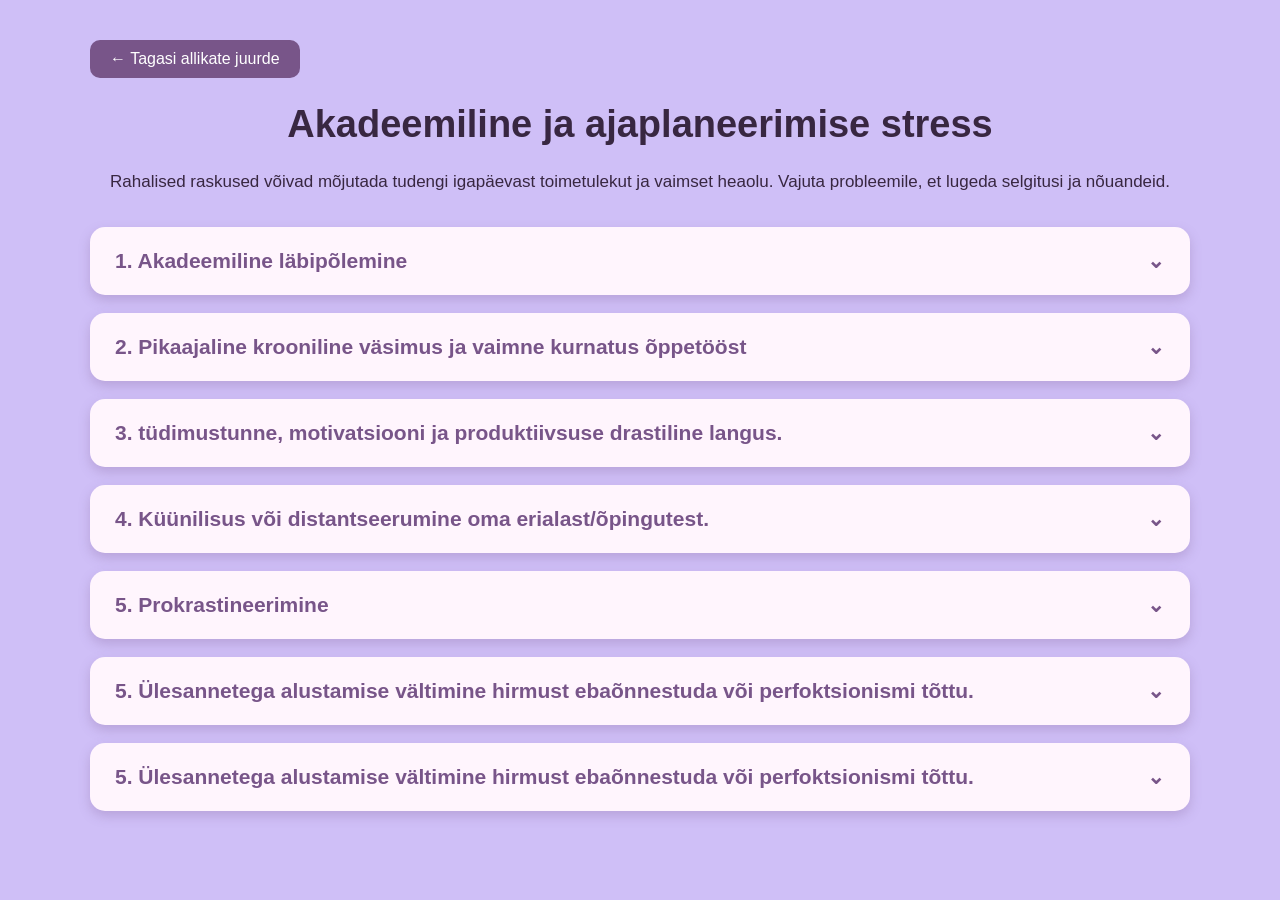
==== akadeemiline-stress.html @ 1355dc19 "alamlehed" ====
<!DOCTYPE html>
<html lang="et">
<head>
    <meta charset="UTF-8">
    <meta name="viewport" content="width=device-width, initial-scale=1.0">
    <title>Finantsilised ja elulised mured - Nägar</title>

    <style>
        body {
            margin: 0;
            background-color: #CFBFF7;
            font-family: Arial, sans-serif;
            color: #382741;
        }

        .leht {
            max-width: 1100px;
            margin: auto;
            padding: 40px 25px;
        }

        h1 {
            color: #382741;
            font-size: 38px;
            text-align: center;
        }

        .kirjeldus {
            text-align: center;
            font-size: 17px;
            margin-bottom: 35px;
        }

        .nupp {
            display: inline-block;
            padding: 10px 20px;
            background-color: #785589;
            color: white;
            text-decoration: none;
            border-radius: 10px;
        }

        .nupp:hover {
            background-color: #60436f;
        }

        .probleem {
            margin-top: 18px;
            background-color: #FFF5FD;
            border-radius: 15px;
            box-shadow: 0 5px 12px #78558944;
            overflow: hidden;
        }

        .probleem summary {
            padding: 22px 25px;
            font-size: 21px;
            font-weight: bold;
            color: #785589;
            cursor: pointer;
            list-style: none;
        }

        .probleem summary::-webkit-details-marker {
            display: none;
        }

        .probleem summary::after {
            content: "⌄";
            float: right;
        }

        .probleem[open] summary {
            background-color: #785589;
            color: white;
        }

        .probleem[open] summary::after {
            content: "⌃";
        }

        .sisu {
            padding: 15px 30px 25px;
            line-height: 1.65;
        }

        .sisu h2 {
            color: #785589;
            font-size: 20px;
            margin-top: 25px;
        }

        .sisu li {
            margin-bottom: 10px;
        }

        .sisu a {
            color: #785589;
        }

        @media (max-width: 700px) {
            .leht {
                padding: 25px 15px;
            }

            h1 {
                font-size: 28px;
            }

            .probleem summary {
                padding: 18px;
                font-size: 17px;
            }

            .sisu {
                padding: 12px 20px 20px;
            }
        }
    </style>
</head>

<body>

<div class="leht">

    <a class="nupp" href="probleemid.html">
        ← Tagasi allikate juurde
    </a>

    <h1>Akadeemiline ja ajaplaneerimise stress</h1>

    <p class="kirjeldus">
        Rahalised raskused võivad mõjutada tudengi
        igapäevast toimetulekut ja vaimset heaolu.
        Vajuta probleemile, et lugeda selgitusi ja nõuandeid.
    </p>

    <!-- Probleem 1 -->
    <details class="probleem">
        <summary>1. Akadeemiline läbipõlemine</summary>

        <div class="sisu">

            <h2>Mis see on?</h2>
            <p>
                Akadeemiline läbipõlemine viitab tudengi õppimiseks vajaliku aja ja energiaga seotud probleemidele. See võib põhineda nii õppimise efektiivsuse kui ka vaimse heaolu probleemidega.
            </p>

            <h2>Kuidas väljendub?</h2>
            <ul>
                <li>
                    <strong>Pidev rahamure:</strong>
                    Inimene mõtleb sageli sellele, kas tal jätkub
                    raha toidule, transpordile ja teistele
                    vajalikele kulutustele.
                </li>
                <li>
                    <strong>Kulutuste piiramine:</strong>
                    Rahapuuduse tõttu loobutakse mõnest vajalikust
                    ostust või sotsiaalsest tegevusest.
                </li>
                <li>
                    <strong>Stress ootamatute väljaminekute korral:</strong>
                    Näiteks arvuti parandamine, arsti juures käimine
                    või suurem kommunaalarve võib tekitada
                    märkimisväärset ärevust.
                </li>
                <li>
                    <strong>Mõju õppetööle:</strong>
                    Rahaliste probleemide pärast muretsemine võib
                    segada keskendumist ning vähendada õppimiseks
                    vajalikku aega ja energiat.
                </li>
            </ul>

            <h2>Kuidas leevendada?</h2>
            <ul>
                <li>
                    <strong>Koosta igakuine eelarve:</strong>
                    Pane kirja kõik sissetulekud ja väljaminekud.
                    Nii saad ülevaate, kui palju raha kulub
                    vältimatutele vajadustele ning milliseid
                    kulutusi oleks võimalik vähendada.
                </li>
                <li>
                    <strong>Sea kulutused tähtsuse järjekorda:</strong>
                    Esmajärjekorras arvesta eluaseme, toidu,
                    transpordi ja teiste vältimatute väljaminekutega.
                    Vähemolulised ostud planeeri alles pärast
                    nende katmist.
                </li>
                <li>
                    <strong>Planeeri ootamatuteks kuludeks varu:</strong>
                    Isegi väikese summa järkjärguline kõrvale
                    panemine võib tulevikus aidata.
                    Kui sissetulek ei kata põhivajadusi,
                    on olulisem otsida toetust kui sundida
                    ennast säästma.
                </li>
                <li>
                    <strong>Uuri olemasolevaid toetusi:</strong>
                    Tutvu ülikooli õppetoetuste, stipendiumide
                    ja teiste rahaliste abivõimalustega.
                    Vajadusel küsi nõu ülikooli töötajalt
                    või kohaliku omavalitsuse sotsiaaltöötajalt.
                </li>
            </ul>

            <h2>Kust abi leida?</h2>
            <ul>
                <li>
                    <a href="https://minuraha.ee/et/rahaasjade-planeerimine/tulude-kulude-kirjapanek" target="_blank" rel="noopener noreferrer">
                        Minuraha.ee – tulude ja kulude kirjapanek
                    </a>
                </li>
                <li>
                    <a href="https://ut.ee/et/sisu/oppetoetused-ja-stipendiumid" target="_blank" rel="noopener noreferrer">
                        Tartu Ülikool – õppetoetused ja stipendiumid
                    </a>
                </li>
            </ul>

        </div>
    </details>

    <!-- Probleem 2 -->
    <details class="probleem">
        <summary>2. Pikaajaline krooniline väsimus ja vaimne kurnatus õppetööst</summary>

        <div class="sisu">

            <h2>Mis see on?</h2>
            <p>
                Pikaajaline krooniline väsimus ja vaimne kurnatus õppetööst viitavad olukorrale, kus tudeng kogub pidevalt vaimsest ja füüsilisest väsimusest, mis mõjutab tema õppimise efektiivsust ja üldist heaolu. See võib põhineda nii õppimise efektiivsuse kui ka vaimse heaolu probleemidega.
            </p>

            <h2>Kuidas väljendub?</h2>
            <ul>
                <li>
                    <strong>Raskused arvete tasumisel:</strong>
                    Üür või kommunaalkulud võivad võtta suurema
                    osa igakuisest rahast ning muudeks vajadusteks
                    jääb vähe vahendeid.
                </li>
                <li>
                    <strong>Ebakindlus elukoha suhtes:</strong>
                    Inimene muretseb, kas ta saab samas kohas
                    edasi elada või peab otsima odavama eluaseme.
                </li>
                <li>
                    <strong>Muude kulutuste vähendamine:</strong>
                    Eluasemekulude katmiseks võidakse loobuda
                    vaba aja tegevustest või vähendada teiste
                    vajalike ostude tegemist.
                </li>
                <li>
                    <strong>Pidev rahaline pinge:</strong>
                    Eriti keeruliseks võib olukord muutuda talvel,
                    kui kütte- ja elektrikulud suurenevad.
                </li>
            </ul>

            <h2>Kuidas leevendada?</h2>
            <ul>
                <li>
                    <strong>Võrdle erinevaid eluasemevõimalusi:</strong>
                    Uuri ühiselamukohti, korteri jagamise võimalusi
                    ja soodsamaid piirkondi. Võrdle lisaks üürile
                    ka kõrvalkulusid.
                </li>
                <li>
                    <strong>Planeeri eluasemekulud ette:</strong>
                    Arvesta eelarves sellega, et kommunaalkulud
                    võivad aasta jooksul muutuda. Kui võimalik,
                    jäta suuremateks talvisteks arveteks rahalist varu.
                </li>
                <li>
                    <strong>Kasuta energiat säästlikult:</strong>
                    Mõistlik vee- ja elektrikasutus võib aidata
                    kulusid vähendada, eriti kui kommunaalteenuste
                    eest tasutakse tegeliku tarbimise järgi.
                </li>
                <li>
                    <strong>Uuri toetuste ja nõustamise võimalusi:</strong>
                    Kui sissetulek ei võimalda enam eluasemekulusid
                    katta, võta ühendust kohaliku omavalitsusega
                    ning küsi, kas sul võib olla õigus
                    toimetulekutoetusele.
                </li>
            </ul>

            <h2>Kust abi leida?</h2>
            <ul>
                <li>
                    <a href="https://tartu.ee/teenus/toimetulekutoetus" target="_blank" rel="noopener noreferrer">
                        Tartu linn – toimetulekutoetus
                    </a>
                </li>
                <li>
                    <a href="https://www.campus.ee/" target="_blank" rel="noopener noreferrer">
                        Tartu Üliõpilasküla – ühiselamud
                    </a>
                </li>
            </ul>

        </div>
    </details>

    <!-- Probleem 3 -->
    <details class="probleem">
        <summary>3. tüdimustunne, motivatsiooni ja produktiivsuse drastiline langus.</summary>

        <div class="sisu">

            <h2>Mis see on?</h2>
            <p>
                Tüdimustunne, motivatsiooni ja produktiivsuse drastiline langus viitab olukorrale, kus tudeng kogub pidevalt vaimsest ja füüsilisest väsimusest, mis mõjutab tema õppimise efektiivsust ja üldist heaolu. See võib põhineda nii õppimise efektiivsuse kui ka vaimse heaolu probleemidega.
            </p>

            <h2>Kuidas väljendub?</h2>
            <ul>
                <li>
                    <strong>Pidev ajapuudus:</strong>
                    Töö ja loengud võtavad suure osa päevast
                    ning iseseisvaks õppimiseks jääb vähe aega.
                </li>
                <li>
                    <strong>Väsimus ja ülekoormus:</strong>
                    Inimene võib tunda, et tal ei ole piisavalt
                    energiat kõigi kohustuste täitmiseks.
                </li>
                <li>
                    <strong>Õppetöö kannatamine:</strong>
                    Ülesanded jäävad viimasele hetkele,
                    loengutes osalemine muutub keeruliseks
                    või õpitulemused halvenevad.
                </li>
                <li>
                    <strong>Vähene puhkeaeg:</strong>
                    Hobid, suhtlemine ja uni võivad jääda
                    tagaplaanile, mis võib pikema aja jooksul
                    suurendada stressi.
                </li>
            </ul>

            <h2>Kuidas leevendada?</h2>
            <ul>
                <li>
                    <strong>Koosta realistlik nädalaplaan:</strong>
                    Märgi sinna tööajad, loengud, iseseisev
                    õppimine ja puhkus. Planeeri õppimiseks
                    kindlad ajavahemikud, kuid jäta ruumi
                    ka ootamatutele kohustustele.
                </li>
                <li>
                    <strong>Väsimus ja ülekoormus:</strong>
                    Inimene võib tunda, et tal ei ole piisavalt
                    energiat kõigi kohustuste täitmiseks.
                </li>
                <li>
                    <strong>Õppetöö kannatamine:</strong>
                    Ülesanded jäävad viimasele hetkele,
                    loengutes osalemine muutub keeruliseks
                    või õpitulemused halvenevad.
                </li>
                <li>
                    <strong>Vähene puhkeaeg:</strong>
                    Hobid, suhtlemine ja uni võivad jääda
                    tagaplaanile, mis võib pikema aja jooksul
                    suurendada stressi.
                </li>
            </ul>

            <h2>Kuidas leevendada?</h2>
            <ul>
                <li>
                    <strong>Koosta realistlik nädalaplaan:</strong>
                    Märgi sinna tööajad, loengud, iseseisev
                    õppimine ja puhkus. Planeeri õppimiseks
                    kindlad ajavahemikud, kuid jäta ruumi
                    ka ootamatutele kohustustele.
                </li>
                <li>
                    <strong>Hinda oma töökoormust:</strong>
                    Kui töö hakkab märgatavalt õpinguid või
                    tervist mõjutama, aruta tööandjaga võimalust
                    töötada väiksema koormusega või
                    paindlikuma graafiku alusel.
                </li>
                <li>
                    <strong>Sea õppetöös prioriteedid:</strong>
                    Tee kõigepealt tähtajalised ja suurema
                    kaaluga ülesanded. Suurte tööde väiksemateks
                    osadeks jagamine aitab vältida
                    viimasele hetkele jätmist.
                </li>
                <li>
                    <strong>Ära jäta puhkust planeerimata:</strong>
                    Uni ja vaba aeg on vajalikud taastumiseks.
                    Kui tunned pidevat ülekoormust, võta ühendust
                    ülikooli õppekorraldusnõustaja või psühholoogiga.
                </li>
            </ul>

            <h2>Kust abi leida?</h2>
            <ul>
                <li>
                    <a href="https://ut.ee/et/noustamiskeskus" target="_blank" rel="noopener noreferrer">
                        Tartu Ülikooli nõustamiskeskus
                    </a>
                </li>
                <li>
                    <a href="https://ut.ee/et/sisu/psuhholoogiline-noustamine" target="_blank" rel="noopener noreferrer">
                        Tartu Ülikooli psühholoogiline nõustamine
                    </a>
                </li>
            </ul>

        </div>
    </details>

    <!-- Probleem 4 -->
    <details class="probleem">
        <summary>4. Küünilisus või distantseerumine oma erialast/õpingutest.</summary>

        <div class="sisu">

            <h2>Mis see on?</h2>
            <p>
                Küünilisus või distantseerumine oma erialast/õpingutest viitab olukorrale, kus tudeng kogub pidevalt vaimsest ja füüsilisest väsimusest, mis mõjutab tema õppimise efektiivsust ja üldist heaolu. See võib põhineda nii õppimise efektiivsuse kui ka vaimse heaolu probleemidega.
            </p>

            <h2>Kuidas väljendub?</h2>
            <ul>
                <li>
                    <strong>Tasumata arved:</strong>
                    Inimene jätab makseid hiljaks või ei suuda
                    tasuda kõiki kohustusi kokkulepitud tähtajaks.
                </li>
                <li>
                    <strong>Pidev rahaline ärevus:</strong>
                    Mõtted võlgade ja võimalike lisakulude kohta
                    võivad tekitada stressi ning segada
                    igapäevast toimetulekut.
                </li>
                <li>
                    <strong>Probleemide vältimine:</strong>
                    Inimene võib karta arveid või teavitusi avada
                    ning lükata võlausaldajatega suhtlemist edasi.
                </li>
                <li>
                    <strong>Võlgade kuhjumine:</strong>
                    Ühe kohustuse katmiseks võidakse võtta uus laen,
                    mis võib muuta rahalise olukorra veel keerulisemaks.
                </li>
            </ul>

            <h2>Kuidas leevendada?</h2>
            <ul>
                <li>
                    <strong>Koosta täielik ülevaade võlgadest:</strong>
                    Pane kirja kõik võlausaldajad, võlasummad,
                    tähtajad ja võimalikud viivised.
                    See aitab mõista olukorra tegelikku ulatust.
                </li>
                <li>
                    <strong>Võta võlausaldajaga varakult ühendust:</strong>
                    Selgita oma olukorda ja uuri, kas oleks
                    võimalik sõlmida maksegraafik
                    või leida muu kokkulepe.
                </li>
                <li>
                    <strong>Väldi uute võlgade võtmist vanade katmiseks:</strong>
                    Uued laenud võivad lühiajaliselt olukorda
                    leevendada, kuid sageli suurendavad need kogukulusid.
                </li>
                <li>
                    <strong>Pöördu võlanõustaja poole:</strong>
                    Võlanõustaja aitab hinnata rahalist olukorda,
                    selgitab võimalikke lahendusi ning aitab
                    koostada realistliku tegevusplaani.
                </li>
            </ul>

            <h2>Kust abi leida?</h2>
            <ul>
                <li>
                    <a href="https://minuraha.ee/et/volgadest-vabanemine/volanoustamine" target="_blank" rel="noopener noreferrer">
                        Minuraha.ee – võlanõustamine
                    </a>
                </li>
                <li>
                    <a href="https://tartu.ee/teenus/volanoustamine" target="_blank" rel="noopener noreferrer">
                        Tartu linn – tasuta võlanõustamine
                    </a>
                </li>
            </ul>

            <p>
                Tartu linna tasuta võlanõustamise saamiseks
                peab vastama teenuse tingimustele,
                sealhulgas elukoha nõudele.
            </p>

        </div>
    </details>

    <!-- Probleem 5 -->
    <details class="probleem">
        <summary>5. Prokrastineerimine</summary>

        <div class="sisu">

            <h2>Mis see on?</h2>
            <p>
                Paljud üliõpilased ei pruugi teada, milliseid
                õppetoetusi, stipendiume või muid rahalisi
                abivõimalusi neil on võimalik taotleda.
                Vajaliku teabe puudumine võib põhjustada olukorra,
                kus tudeng jääb ilma toetusest, mille saamiseks
                ta võiks tingimustele vastata.
            </p>

            <h2>Kuidas väljendub?</h2>
            <ul>
                <li>
                    <strong>Puudulikud teadmised toetustest:</strong>
                    Inimene ei tea, millised stipendiumid või
                    toetused on tema õppekaval või majanduslikus
                    olukorras kättesaadavad.
                </li>
                <li>
                    <strong>Taotlustähtaegade möödalaskmine:</strong>
                    Toetuse olemasolust saadakse teada alles
                    pärast taotlusperioodi lõppu.
                </li>
                <li>
                    <strong>Segadus taotlemistingimustes:</strong>
                    Keerulised juhendid või nõuded võivad tekitada
                    ebakindlust ja panna taotlemisest loobuma.
                </li>
                <li>
                    <strong>Tarbetu rahaline stress:</strong>
                    Inimene võib arvata, et peab kõigi kuludega
                    üksi toime tulema, kuigi tema olukorras
                    võiks olla võimalik abi saada.
                </li>
            </ul>

            <h2>Kuidas leevendada?</h2>
            <ul>
                <li>
                    <strong>Tutvu ülikooli ametliku teabega:</strong>
                    Vaata regulaarselt õppetoetuste ja stipendiumide
                    veebilehti ning uuri, millised võimalused
                    sinu erialal olemas on.
                </li>
                <li>
                    <strong>Kontrolli kandideerimistingimusi:</strong>
                    Enne taotluse tegemist veendu, et vastad
                    nõuetele. Näiteks võidakse arvestada
                    õppekoormust, varasemat õppeedukust
                    või majanduslikku olukorda.
                </li>
                <li>
                    <strong>Jälgi taotlemise tähtaegu:</strong>
                    Lisa olulised kuupäevad oma kalendrisse
                    ning alusta vajalike dokumentide kogumist
                    enne tähtaja saabumist.
                </li>
                <li>
                    <strong>Küsi abi, kui tingimused jäävad ebaselgeks:</strong>
                    Ülikooli õppekorraldusnõustaja või toetuse
                    haldaja saab aidata selgitada,
                    millised võimalused sinu olukorras sobivad.
                </li>
            </ul>

            <h2>Kust abi leida?</h2>
            <ul>
                <li>
                    <a href="https://ut.ee/et/sisu/oppetoetused-ja-stipendiumid" target="_blank" rel="noopener noreferrer">
                        Tartu Ülikool – õppetoetused ja stipendiumid
                    </a>
                </li>
                <li>
                    <a href="https://ut.ee/et/sisu/vajaduspohine-oppetoetus" target="_blank" rel="noopener noreferrer">
                        Tartu Ülikool – vajaduspõhine õppetoetus
                    </a>
                </li>
                <li>
                    <a href="https://ut.ee/et/noustamiskeskus" target="_blank" rel="noopener noreferrer">
                        Tartu Ülikooli nõustamiskeskus
                    </a>
                </li>
            </ul>

        </div>
    </details>

     <!-- Probleem 6 -->
    <details class="probleem">
        <summary>5. Ülesannetega alustamise vältimine hirmust ebaõnnestuda või perfoktsionismi tõttu.</summary>

        <div class="sisu">

            <h2>Mis see on?</h2>
            <p>
                Paljud üliõpilased ei pruugi teada, milliseid
                õppetoetusi, stipendiume või muid rahalisi
                abivõimalusi neil on võimalik taotleda.
                Vajaliku teabe puudumine võib põhjustada olukorra,
                kus tudeng jääb ilma toetusest, mille saamiseks
                ta võiks tingimustele vastata.
            </p>

            <h2>Kuidas väljendub?</h2>
            <ul>
                <li>
                    <strong>Puudulikud teadmised toetustest:</strong>
                    Inimene ei tea, millised stipendiumid või
                    toetused on tema õppekaval või majanduslikus
                    olukorras kättesaadavad.
                </li>
                <li>
                    <strong>Taotlustähtaegade möödalaskmine:</strong>
                    Toetuse olemasolust saadakse teada alles
                    pärast taotlusperioodi lõppu.
                </li>
                <li>
                    <strong>Segadus taotlemistingimustes:</strong>
                    Keerulised juhendid või nõuded võivad tekitada
                    ebakindlust ja panna taotlemisest loobuma.
                </li>
                <li>
                    <strong>Tarbetu rahaline stress:</strong>
                    Inimene võib arvata, et peab kõigi kuludega
                    üksi toime tulema, kuigi tema olukorras
                    võiks olla võimalik abi saada.
                </li>
            </ul>

            <h2>Kuidas leevendada?</h2>
            <ul>
                <li>
                    <strong>Tutvu ülikooli ametliku teabega:</strong>
                    Vaata regulaarselt õppetoetuste ja stipendiumide
                    veebilehti ning uuri, millised võimalused
                    sinu erialal olemas on.
                </li>
                <li>
                    <strong>Kontrolli kandideerimistingimusi:</strong>
                    Enne taotluse tegemist veendu, et vastad
                    nõuetele. Näiteks võidakse arvestada
                    õppekoormust, varasemat õppeedukust
                    või majanduslikku olukorda.
                </li>
                <li>
                    <strong>Jälgi taotlemise tähtaegu:</strong>
                    Lisa olulised kuupäevad oma kalendrisse
                    ning alusta vajalike dokumentide kogumist
                    enne tähtaja saabumist.
                </li>
                <li>
                    <strong>Küsi abi, kui tingimused jäävad ebaselgeks:</strong>
                    Ülikooli õppekorraldusnõustaja või toetuse
                    haldaja saab aidata selgitada,
                    millised võimalused sinu olukorras sobivad.
                </li>
            </ul>

            <h2>Kust abi leida?</h2>
            <ul>
                <li>
                    <a href="https://ut.ee/et/sisu/oppetoetused-ja-stipendiumid" target="_blank" rel="noopener noreferrer">
                        Tartu Ülikool – õppetoetused ja stipendiumid
                    </a>
                </li>
                <li>
                    <a href="https://ut.ee/et/sisu/vajaduspohine-oppetoetus" target="_blank" rel="noopener noreferrer">
                        Tartu Ülikool – vajaduspõhine õppetoetus
                    </a>
                </li>
                <li>
                    <a href="https://ut.ee/et/noustamiskeskus" target="_blank" rel="noopener noreferrer">
                        Tartu Ülikooli nõustamiskeskus
                    </a>
                </li>
            </ul>

        </div>
    </details>

     <!-- Probleem 6 -->
    <details class="probleem">
        <summary>5. Ülesannetega alustamise vältimine hirmust ebaõnnestuda või perfoktsionismi tõttu.</summary>

        <div class="sisu">

            <h2>Mis see on?</h2>
            <p>
                Paljud üliõpilased ei pruugi teada, milliseid
                õppetoetusi, stipendiume või muid rahalisi
                abivõimalusi neil on võimalik taotleda.
                Vajaliku teabe puudumine võib põhjustada olukorra,
                kus tudeng jääb ilma toetusest, mille saamiseks
                ta võiks tingimustele vastata.
            </p>

            <h2>Kuidas väljendub?</h2>
            <ul>
                <li>
                    <strong>Puudulikud teadmised toetustest:</strong>
                    Inimene ei tea, millised stipendiumid või
                    toetused on tema õppekaval või majanduslikus
                    olukorras kättesaadavad.
                </li>
                <li>
                    <strong>Taotlustähtaegade möödalaskmine:</strong>
                    Toetuse olemasolust saadakse teada alles
                    pärast taotlusperioodi lõppu.
                </li>
                <li>
                    <strong>Segadus taotlemistingimustes:</strong>
                    Keerulised juhendid või nõuded võivad tekitada
                    ebakindlust ja panna taotlemisest loobuma.
                </li>
                <li>
                    <strong>Tarbetu rahaline stress:</strong>
                    Inimene võib arvata, et peab kõigi kuludega
                    üksi toime tulema, kuigi tema olukorras
                    võiks olla võimalik abi saada.
                </li>
            </ul>

            <h2>Kuidas leevendada?</h2>
            <ul>
                <li>
                    <strong>Tutvu ülikooli ametliku teabega:</strong>
                    Vaata regulaarselt õppetoetuste ja stipendiumide
                    veebilehti ning uuri, millised võimalused
                    sinu erialal olemas on.
                </li>
                <li>
                    <strong>Kontrolli kandideerimistingimusi:</strong>
                    Enne taotluse tegemist veendu, et vastad
                    nõuetele. Näiteks võidakse arvestada
                    õppekoormust, varasemat õppeedukust
                    või majanduslikku olukorda.
                </li>
                <li>
                    <strong>Jälgi taotlemise tähtaegu:</strong>
                    Lisa olulised kuupäevad oma kalendrisse
                    ning alusta vajalike dokumentide kogumist
                    enne tähtaja saabumist.
                </li>
                <li>
                    <strong>Küsi abi, kui tingimused jäävad ebaselgeks:</strong>
                    Ülikooli õppekorraldusnõustaja või toetuse
                    haldaja saab aidata selgitada,
                    millised võimalused sinu olukorras sobivad.
                </li>
            </ul>

            <h2>Kust abi leida?</h2>
            <ul>
                <li>
                    <a href="https://ut.ee/et/sisu/oppetoetused-ja-stipendiumid" target="_blank" rel="noopener noreferrer">
                        Tartu Ülikool – õppetoetused ja stipendiumid
                    </a>
                </li>
                <li>
                    <a href="https://ut.ee/et/sisu/vajaduspohine-oppetoetus" target="_blank" rel="noopener noreferrer">
                        Tartu Ülikool – vajaduspõhine õppetoetus
                    </a>
                </li>
                <li>
                    <a href="https://ut.ee/et/noustamiskeskus" target="_blank" rel="noopener noreferrer">
                        Tartu Ülikooli nõustamiskeskus
                    </a>
                </li>
            </ul>

        </div>
    </details>    


</div>

</body>
</html>
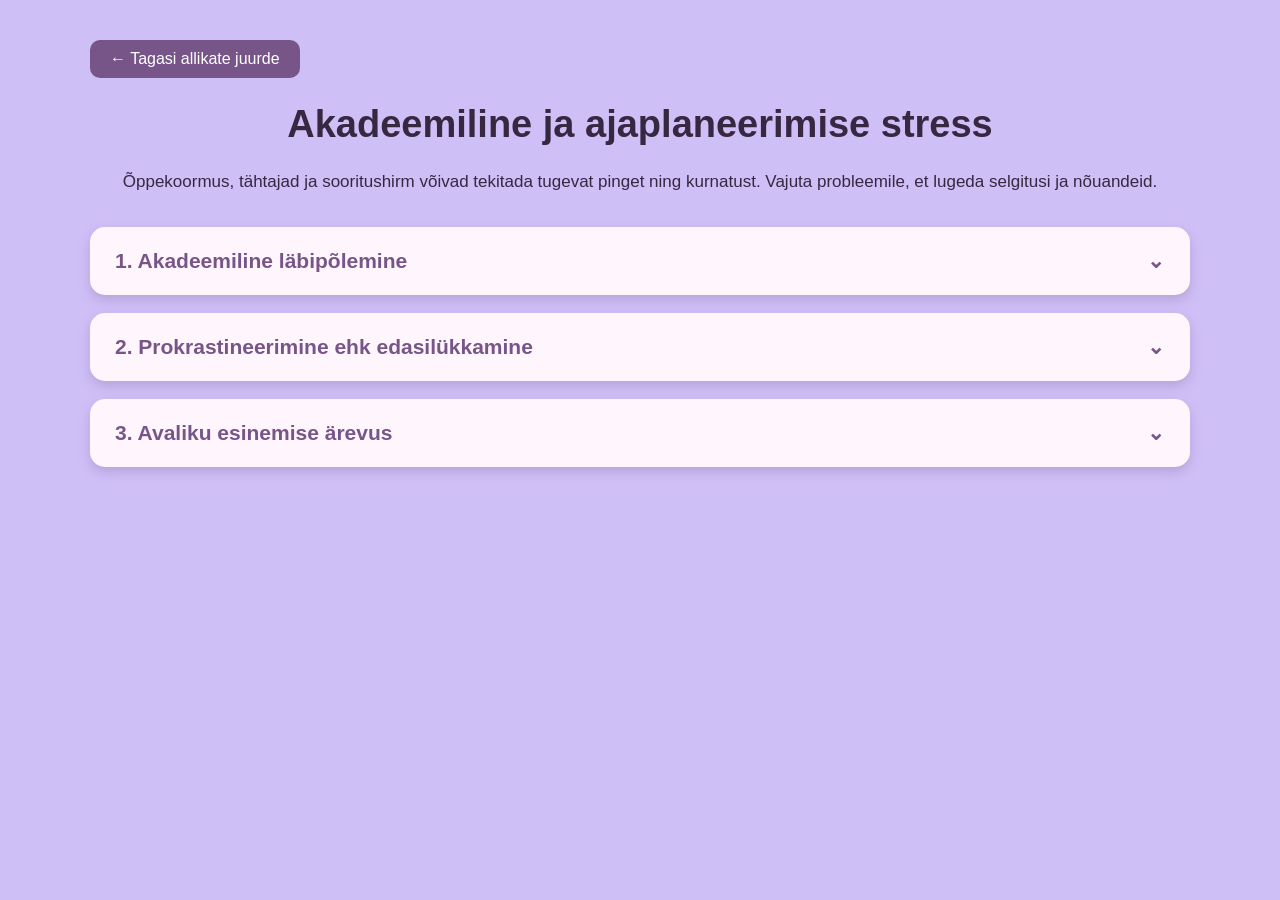
==== commit b26236b2: "katriini alamlehed ja js quiz" ====
--- a/akadeemiline-stress.html
+++ b/akadeemiline-stress.html
@@ -1,10 +1,9 @@
-
 <!DOCTYPE html>
 <html lang="et">
 <head>
     <meta charset="UTF-8">
     <meta name="viewport" content="width=device-width, initial-scale=1.0">
-    <title>Finantsilised ja elulised mured - Nägar</title>
+    <title>Akadeemiline ja ajaplaneerimise stress - Nägar</title>
 
     <style>
         body {
@@ -131,9 +130,9 @@
     <h1>Akadeemiline ja ajaplaneerimise stress</h1>
 
     <p class="kirjeldus">
-        Rahalised raskused võivad mõjutada tudengi
-        igapäevast toimetulekut ja vaimset heaolu.
-        Vajuta probleemile, et lugeda selgitusi ja nõuandeid.
+        Õppekoormus, tähtajad ja sooritushirm võivad tekitada
+        tugevat pinget ning kurnatust. Vajuta probleemile,
+        et lugeda selgitusi ja nõuandeid.
     </p>
 
     <!-- Probleem 1 -->
@@ -144,79 +143,72 @@
 
             <h2>Mis see on?</h2>
             <p>
-                Akadeemiline läbipõlemine viitab tudengi õppimiseks vajaliku aja ja energiaga seotud probleemidele. See võib põhineda nii õppimise efektiivsuse kui ka vaimse heaolu probleemidega.
+                Akadeemiline läbipõlemine on pikaajalise õppest tingitud
+                stressi ja kroonilise ülekoormuse tagajärg. See ei ole
+                lihtne väsimus, vaid emotsionaalse, füüsilise ja vaimse
+                kurnatuse seisund, kus üliõpilase ressursid on täielikult
+                ammendunud ning tekib küünilisus oma õpingute suhtes.
             </p>
 
             <h2>Kuidas väljendub?</h2>
             <ul>
                 <li>
-                    <strong>Pidev rahamure:</strong>
-                    Inimene mõtleb sageli sellele, kas tal jätkub
-                    raha toidule, transpordile ja teistele
-                    vajalikele kulutustele.
-                </li>
-                <li>
-                    <strong>Kulutuste piiramine:</strong>
-                    Rahapuuduse tõttu loobutakse mõnest vajalikust
-                    ostust või sotsiaalsest tegevusest.
-                </li>
-                <li>
-                    <strong>Stress ootamatute väljaminekute korral:</strong>
-                    Näiteks arvuti parandamine, arsti juures käimine
-                    või suurem kommunaalarve võib tekitada
-                    märkimisväärset ärevust.
-                </li>
-                <li>
-                    <strong>Mõju õppetööle:</strong>
-                    Rahaliste probleemide pärast muretsemine võib
-                    segada keskendumist ning vähendada õppimiseks
-                    vajalikku aega ja energiat.
+                    <strong>Krooniline väsimus:</strong>
+                    Pidev kurnatustunne, mis ei kao ka pärast pikemat
+                    und või nädalavahetust.
+                </li>
+                <li>
+                    <strong>Motivatsioonipuudus ja küünilisus:</strong>
+                    Tüdimus oma eriala suhtes, ükskõiksus hinnete vastu
+                    ja raskused õppetööga alustamisel.
+                </li>
+                <li>
+                    <strong>Produktiivsuse langus:</strong>
+                    Keskendumis- ja mäluraskused, mille tõttu kulub
+                    lihtsatele ülesannetele tavapärasest rohkem aega.
+                </li>
+                <li>
+                    <strong>Füüsilised kaebused:</strong>
+                    Sagedased peavalud, lihaspinged, unehäired
+                    või nõrgenenud immuunsus.
                 </li>
             </ul>
 
             <h2>Kuidas leevendada?</h2>
             <ul>
                 <li>
-                    <strong>Koosta igakuine eelarve:</strong>
-                    Pane kirja kõik sissetulekud ja väljaminekud.
-                    Nii saad ülevaate, kui palju raha kulub
-                    vältimatutele vajadustele ning milliseid
-                    kulutusi oleks võimalik vähendada.
-                </li>
-                <li>
-                    <strong>Sea kulutused tähtsuse järjekorda:</strong>
-                    Esmajärjekorras arvesta eluaseme, toidu,
-                    transpordi ja teiste vältimatute väljaminekutega.
-                    Vähemolulised ostud planeeri alles pärast
-                    nende katmist.
-                </li>
-                <li>
-                    <strong>Planeeri ootamatuteks kuludeks varu:</strong>
-                    Isegi väikese summa järkjärguline kõrvale
-                    panemine võib tulevikus aidata.
-                    Kui sissetulek ei kata põhivajadusi,
-                    on olulisem otsida toetust kui sundida
-                    ennast säästma.
-                </li>
-                <li>
-                    <strong>Uuri olemasolevaid toetusi:</strong>
-                    Tutvu ülikooli õppetoetuste, stipendiumide
-                    ja teiste rahaliste abivõimalustega.
-                    Vajadusel küsi nõu ülikooli töötajalt
-                    või kohaliku omavalitsuse sotsiaaltöötajalt.
+                    <strong>Tee teadlikke puhkepause:</strong>
+                    Lülita õppimine kindlal kellaajal välja ning tegele
+                    millegi täiesti õppetöövälisega, et aju saaks taastuda.
+                </li>
+                <li>
+                    <strong>Vaata üle oma õppekoormus:</strong>
+                    Kui tunned, et ainete maht käib üle jõu, kaalu
+                    õppeplaani kohandamist või mõne aine järgmisesse
+                    semestrisse lükkamist.
+                </li>
+                <li>
+                    <strong>Taasta põhivajaduste rütm:</strong>
+                    Sea esikohale regulaarne uni, täisväärtuslik toit
+                    ja mõõdukas füüsiline liikumine värskes õhus.
+                </li>
+                <li>
+                    <strong>Räägi oma murest:</strong>
+                    Jaga oma koormust lähedaste, kaasüliõpilaste või
+                    ülikooli nõustajaga enne, kui olukord muutub kriitiliseks.
                 </li>
             </ul>
 
             <h2>Kust abi leida?</h2>
             <ul>
                 <li>
-                    <a href="https://minuraha.ee/et/rahaasjade-planeerimine/tulude-kulude-kirjapanek" target="_blank" rel="noopener noreferrer">
-                        Minuraha.ee – tulude ja kulude kirjapanek
-                    </a>
-                </li>
-                <li>
-                    <a href="https://ut.ee/et/sisu/oppetoetused-ja-stipendiumid" target="_blank" rel="noopener noreferrer">
-                        Tartu Ülikool – õppetoetused ja stipendiumid
+                    <a href="https://ut.ee/et/noustamiskeskus" target="_blank" rel="noopener noreferrer">
+                        Tartu Ülikooli nõustamiskeskus – tasuta psühholoogiline ja õpinõustamine
+                    </a>
+                </li>
+                <li>
+                    <a href="https://www.uopeople.edu/blog/what-is-academic-burnout/" target="_blank" rel="noopener noreferrer">
+                        University of the People – What is Academic Burnout?
                     </a>
                 </li>
             </ul>
@@ -226,80 +218,84 @@
 
     <!-- Probleem 2 -->
     <details class="probleem">
-        <summary>2. Pikaajaline krooniline väsimus ja vaimne kurnatus õppetööst</summary>
+        <summary>2. Prokrastineerimine ehk edasilükkamine</summary>
 
         <div class="sisu">
 
             <h2>Mis see on?</h2>
             <p>
-                Pikaajaline krooniline väsimus ja vaimne kurnatus õppetööst viitavad olukorrale, kus tudeng kogub pidevalt vaimsest ja füüsilisest väsimusest, mis mõjutab tema õppimise efektiivsust ja üldist heaolu. See võib põhineda nii õppimise efektiivsuse kui ka vaimse heaolu probleemidega.
+                Prokrastineerimine ei ole laiskus, vaid emotsioonide
+                regulatsiooni raskus. Üliõpilane lükkab ülesannete
+                alustamist edasi hirmust ebaõnnestuda, perfektsionismi
+                või tajutud üle jõu käiva keerukuse tõttu. Edasilükkamine
+                pakub hetkelist kergendust, kuid tekitab hiljem süütunnet.
             </p>
 
             <h2>Kuidas väljendub?</h2>
             <ul>
                 <li>
-                    <strong>Raskused arvete tasumisel:</strong>
-                    Üür või kommunaalkulud võivad võtta suurema
-                    osa igakuisest rahast ning muudeks vajadusteks
-                    jääb vähe vahendeid.
-                </li>
-                <li>
-                    <strong>Ebakindlus elukoha suhtes:</strong>
-                    Inimene muretseb, kas ta saab samas kohas
-                    edasi elada või peab otsima odavama eluaseme.
-                </li>
-                <li>
-                    <strong>Muude kulutuste vähendamine:</strong>
-                    Eluasemekulude katmiseks võidakse loobuda
-                    vaba aja tegevustest või vähendada teiste
-                    vajalike ostude tegemist.
-                </li>
-                <li>
-                    <strong>Pidev rahaline pinge:</strong>
-                    Eriti keeruliseks võib olukord muutuda talvel,
-                    kui kütte- ja elektrikulud suurenevad.
+                    <strong>Tähtaegade jätmine viimasele minutile:</strong>
+                    Töödega alustatakse alles siis, kui ajapuudus
+                    tekitab tugeva paanika.
+                </li>
+                <li>
+                    <strong>Asendustegevuste otsimine:</strong>
+                    Õppimise asemel hakatakse koristama, sotsiaalmeediat
+                    sirvima või muid vähemolulisi toimetusi tegema.
+                </li>
+                <li>
+                    <strong>Süütunne ja sisemine pinge:</strong>
+                    Ka puhkamise ajal ei suudeta lõõgastuda, sest
+                    tegematta töö püsib pidevalt meeles.
+                </li>
+                <li>
+                    <strong>Raskused prioriteetide seadmisel:</strong>
+                    Suutmatus otsustada, millest alustada, mistõttu
+                    jäetakse kõik ülesanded ootele.
                 </li>
             </ul>
 
             <h2>Kuidas leevendada?</h2>
             <ul>
                 <li>
-                    <strong>Võrdle erinevaid eluasemevõimalusi:</strong>
-                    Uuri ühiselamukohti, korteri jagamise võimalusi
-                    ja soodsamaid piirkondi. Võrdle lisaks üürile
-                    ka kõrvalkulusid.
-                </li>
-                <li>
-                    <strong>Planeeri eluasemekulud ette:</strong>
-                    Arvesta eelarves sellega, et kommunaalkulud
-                    võivad aasta jooksul muutuda. Kui võimalik,
-                    jäta suuremateks talvisteks arveteks rahalist varu.
-                </li>
-                <li>
-                    <strong>Kasuta energiat säästlikult:</strong>
-                    Mõistlik vee- ja elektrikasutus võib aidata
-                    kulusid vähendada, eriti kui kommunaalteenuste
-                    eest tasutakse tegeliku tarbimise järgi.
-                </li>
-                <li>
-                    <strong>Uuri toetuste ja nõustamise võimalusi:</strong>
-                    Kui sissetulek ei võimalda enam eluasemekulusid
-                    katta, võta ühendust kohaliku omavalitsusega
-                    ning küsi, kas sul võib olla õigus
-                    toimetulekutoetusele.
+                    <strong>Kasuta 2-minuti reeglit:</strong>
+                    Luba endale, et tegeled ülesandega vaid kaks minutit.
+                    Kõige raskem osa on alustamine; kui hoog on sees,
+                    on lihtsam jätkata.
+                </li>
+                <li>
+                    <strong>Jaga suured tööd väikesteks sammudeks:</strong>
+                    Asenda eesmärk „kirjuta essee“ konkreetsete
+                    pisitegevustega, näiteks „otsi kolm allikat“
+                    või „koosta sissejuhatuse kava“.
+                </li>
+                <li>
+                    <strong>Proovi Pomodoro tehnikat:</strong>
+                    Tööta keskendunult 25 minutit ja tee seejärel
+                    5-minutiline paus. Lühike ajaraam vähendab vastumeelsust.
+                </li>
+                <li>
+                    <strong>Eemalda segajad:</strong>
+                    Pane telefon teise tuppa või lülita teavitused välja
+                    selleks ajaks, kui keskendud õppimisele.
                 </li>
             </ul>
 
             <h2>Kust abi leida?</h2>
             <ul>
                 <li>
-                    <a href="https://tartu.ee/teenus/toimetulekutoetus" target="_blank" rel="noopener noreferrer">
-                        Tartu linn – toimetulekutoetus
-                    </a>
-                </li>
-                <li>
-                    <a href="https://www.campus.ee/" target="_blank" rel="noopener noreferrer">
-                        Tartu Üliõpilasküla – ühiselamud
+                    <a href="https://ut.ee/et/noustamiskeskus" target="_blank" rel="noopener noreferrer">
+                        Tartu Ülikooli nõustamiskeskus – õpinõustamine
+                    </a>
+                </li>
+                <li>
+                    <a href="https://counseling.uiowa.edu/procrastination-self-help-workshop" target="_blank" rel="noopener noreferrer">
+                        University of Iowa – Procrastination Self-Help Workshop
+                    </a>
+                </li>
+                <li>
+                    <a href="https://www.monash.edu/student-academic-success/goal-setting-and-time-management/how-to-overcome-procrastinating-at-university" target="_blank" rel="noopener noreferrer">
+                        Monash University – How to Overcome Procrastinating at University
                     </a>
                 </li>
             </ul>
@@ -309,97 +305,65 @@
 
     <!-- Probleem 3 -->
     <details class="probleem">
-        <summary>3. tüdimustunne, motivatsiooni ja produktiivsuse drastiline langus.</summary>
+        <summary>3. Avaliku esinemise ärevus</summary>
 
         <div class="sisu">
 
             <h2>Mis see on?</h2>
             <p>
-                Tüdimustunne, motivatsiooni ja produktiivsuse drastiline langus viitab olukorrale, kus tudeng kogub pidevalt vaimsest ja füüsilisest väsimusest, mis mõjutab tema õppimise efektiivsust ja üldist heaolu. See võib põhineda nii õppimise efektiivsuse kui ka vaimse heaolu probleemidega.
+                Avaliku esinemise ärevus on esinemishirm, mille puhul
+                üliõpilane kardab sattuda tähelepanu keskpunkti, teha
+                vigu või saada kaasõppurite ja õppejõudude negatiivse
+                hinnangu osaliseks. Ülikoolis võib see takistada
+                seminarides osalemist, ettekannete tegemist ja
+                lõputöö kaitsmist.
             </p>
 
             <h2>Kuidas väljendub?</h2>
             <ul>
                 <li>
-                    <strong>Pidev ajapuudus:</strong>
-                    Töö ja loengud võtavad suure osa päevast
-                    ning iseseisvaks õppimiseks jääb vähe aega.
-                </li>
-                <li>
-                    <strong>Väsimus ja ülekoormus:</strong>
-                    Inimene võib tunda, et tal ei ole piisavalt
-                    energiat kõigi kohustuste täitmiseks.
-                </li>
-                <li>
-                    <strong>Õppetöö kannatamine:</strong>
-                    Ülesanded jäävad viimasele hetkele,
-                    loengutes osalemine muutub keeruliseks
-                    või õpitulemused halvenevad.
-                </li>
-                <li>
-                    <strong>Vähene puhkeaeg:</strong>
-                    Hobid, suhtlemine ja uni võivad jääda
-                    tagaplaanile, mis võib pikema aja jooksul
-                    suurendada stressi.
+                    <strong>Füüsilised stressireaktsioonid:</strong>
+                    Südamepekslemine, käte või hääle värisemine,
+                    higistamine, suukuivus ja pindmine hingamine.
+                </li>
+                <li>
+                    <strong>Mõtete blokeerumine:</strong>
+                    Esinemise hetkel kaob järg käest ning varem
+                    õpitud tekst ei tule meelde.
+                </li>
+                <li>
+                    <strong>Liigne enesekriitika ja muretsemine:</strong>
+                    Päevade või nädalate pikkune ärevus enne ettekannet
+                    ning keskendumine kõigele, mis võib valesti minna.
+                </li>
+                <li>
+                    <strong>Olukordade vältimine:</strong>
+                    Seminaridest puudumine või sõnavõttudest loobumine,
+                    mis võib mõjutada õpitulemusi.
                 </li>
             </ul>
 
             <h2>Kuidas leevendada?</h2>
             <ul>
                 <li>
-                    <strong>Koosta realistlik nädalaplaan:</strong>
-                    Märgi sinna tööajad, loengud, iseseisev
-                    õppimine ja puhkus. Planeeri õppimiseks
-                    kindlad ajavahemikud, kuid jäta ruumi
-                    ka ootamatutele kohustustele.
-                </li>
-                <li>
-                    <strong>Väsimus ja ülekoormus:</strong>
-                    Inimene võib tunda, et tal ei ole piisavalt
-                    energiat kõigi kohustuste täitmiseks.
-                </li>
-                <li>
-                    <strong>Õppetöö kannatamine:</strong>
-                    Ülesanded jäävad viimasele hetkele,
-                    loengutes osalemine muutub keeruliseks
-                    või õpitulemused halvenevad.
-                </li>
-                <li>
-                    <strong>Vähene puhkeaeg:</strong>
-                    Hobid, suhtlemine ja uni võivad jääda
-                    tagaplaanile, mis võib pikema aja jooksul
-                    suurendada stressi.
-                </li>
-            </ul>
-
-            <h2>Kuidas leevendada?</h2>
-            <ul>
-                <li>
-                    <strong>Koosta realistlik nädalaplaan:</strong>
-                    Märgi sinna tööajad, loengud, iseseisev
-                    õppimine ja puhkus. Planeeri õppimiseks
-                    kindlad ajavahemikud, kuid jäta ruumi
-                    ka ootamatutele kohustustele.
-                </li>
-                <li>
-                    <strong>Hinda oma töökoormust:</strong>
-                    Kui töö hakkab märgatavalt õpinguid või
-                    tervist mõjutama, aruta tööandjaga võimalust
-                    töötada väiksema koormusega või
-                    paindlikuma graafiku alusel.
-                </li>
-                <li>
-                    <strong>Sea õppetöös prioriteedid:</strong>
-                    Tee kõigepealt tähtajalised ja suurema
-                    kaaluga ülesanded. Suurte tööde väiksemateks
-                    osadeks jagamine aitab vältida
-                    viimasele hetkele jätmist.
-                </li>
-                <li>
-                    <strong>Ära jäta puhkust planeerimata:</strong>
-                    Uni ja vaba aeg on vajalikud taastumiseks.
-                    Kui tunned pidevat ülekoormust, võta ühendust
-                    ülikooli õppekorraldusnõustaja või psühholoogiga.
+                    <strong>Harjuta ettekannet valjusti:</strong>
+                    Loe esitlus mitu korda kõva häälega läbi, võimalusel
+                    sõbra ees või peegli ees, et tekst muutuks suupäraseks.
+                </li>
+                <li>
+                    <strong>Kasuta rahustavat hingamist:</strong>
+                    Enne esinemist hinga 4 sekundit sisse, hoia 4 sekundit
+                    ja hinga 4 sekundit välja, et rahustada närvisüsteemi.
+                </li>
+                <li>
+                    <strong>Keskendu sõnumile, mitte täiuslikkusele:</strong>
+                    Kuulajad ei oota veatut näitlejatööd, vaid selget
+                    infot. Väike paus või komistus on täiesti loomulik.
+                </li>
+                <li>
+                    <strong>Valmista ette märksõnad:</strong>
+                    Täislausetega teksti mahalugemise asemel kasuta
+                    selgeid märksõnakaarte, mis aitavad järge hoida.
                 </li>
             </ul>
 
@@ -407,12 +371,17 @@
             <ul>
                 <li>
                     <a href="https://ut.ee/et/noustamiskeskus" target="_blank" rel="noopener noreferrer">
-                        Tartu Ülikooli nõustamiskeskus
-                    </a>
-                </li>
-                <li>
-                    <a href="https://ut.ee/et/sisu/psuhholoogiline-noustamine" target="_blank" rel="noopener noreferrer">
-                        Tartu Ülikooli psühholoogiline nõustamine
+                        Tartu Ülikooli nõustamiskeskus – psühholoogiline nõustamine
+                    </a>
+                </li>
+                <li>
+                    <a href="https://studentaffairs.baruch.cuny.edu/counseling/tips-for-managing-public-speaking-anxiety/" target="_blank" rel="noopener noreferrer">
+                        Baruch College – Tips for Managing Public Speaking Anxiety
+                    </a>
+                </li>
+                <li>
+                    <a href="https://www.betterhelp.com/advice/anxiety/12-ways-to-get-rid-of-public-speaking-anxiety/" target="_blank" rel="noopener noreferrer">
+                        BetterHelp – 12 Ways to Get Rid of Public Speaking Anxiety
                     </a>
                 </li>
             </ul>
@@ -420,373 +389,7 @@
         </div>
     </details>
 
-    <!-- Probleem 4 -->
-    <details class="probleem">
-        <summary>4. Küünilisus või distantseerumine oma erialast/õpingutest.</summary>
-
-        <div class="sisu">
-
-            <h2>Mis see on?</h2>
-            <p>
-                Küünilisus või distantseerumine oma erialast/õpingutest viitab olukorrale, kus tudeng kogub pidevalt vaimsest ja füüsilisest väsimusest, mis mõjutab tema õppimise efektiivsust ja üldist heaolu. See võib põhineda nii õppimise efektiivsuse kui ka vaimse heaolu probleemidega.
-            </p>
-
-            <h2>Kuidas väljendub?</h2>
-            <ul>
-                <li>
-                    <strong>Tasumata arved:</strong>
-                    Inimene jätab makseid hiljaks või ei suuda
-                    tasuda kõiki kohustusi kokkulepitud tähtajaks.
-                </li>
-                <li>
-                    <strong>Pidev rahaline ärevus:</strong>
-                    Mõtted võlgade ja võimalike lisakulude kohta
-                    võivad tekitada stressi ning segada
-                    igapäevast toimetulekut.
-                </li>
-                <li>
-                    <strong>Probleemide vältimine:</strong>
-                    Inimene võib karta arveid või teavitusi avada
-                    ning lükata võlausaldajatega suhtlemist edasi.
-                </li>
-                <li>
-                    <strong>Võlgade kuhjumine:</strong>
-                    Ühe kohustuse katmiseks võidakse võtta uus laen,
-                    mis võib muuta rahalise olukorra veel keerulisemaks.
-                </li>
-            </ul>
-
-            <h2>Kuidas leevendada?</h2>
-            <ul>
-                <li>
-                    <strong>Koosta täielik ülevaade võlgadest:</strong>
-                    Pane kirja kõik võlausaldajad, võlasummad,
-                    tähtajad ja võimalikud viivised.
-                    See aitab mõista olukorra tegelikku ulatust.
-                </li>
-                <li>
-                    <strong>Võta võlausaldajaga varakult ühendust:</strong>
-                    Selgita oma olukorda ja uuri, kas oleks
-                    võimalik sõlmida maksegraafik
-                    või leida muu kokkulepe.
-                </li>
-                <li>
-                    <strong>Väldi uute võlgade võtmist vanade katmiseks:</strong>
-                    Uued laenud võivad lühiajaliselt olukorda
-                    leevendada, kuid sageli suurendavad need kogukulusid.
-                </li>
-                <li>
-                    <strong>Pöördu võlanõustaja poole:</strong>
-                    Võlanõustaja aitab hinnata rahalist olukorda,
-                    selgitab võimalikke lahendusi ning aitab
-                    koostada realistliku tegevusplaani.
-                </li>
-            </ul>
-
-            <h2>Kust abi leida?</h2>
-            <ul>
-                <li>
-                    <a href="https://minuraha.ee/et/volgadest-vabanemine/volanoustamine" target="_blank" rel="noopener noreferrer">
-                        Minuraha.ee – võlanõustamine
-                    </a>
-                </li>
-                <li>
-                    <a href="https://tartu.ee/teenus/volanoustamine" target="_blank" rel="noopener noreferrer">
-                        Tartu linn – tasuta võlanõustamine
-                    </a>
-                </li>
-            </ul>
-
-            <p>
-                Tartu linna tasuta võlanõustamise saamiseks
-                peab vastama teenuse tingimustele,
-                sealhulgas elukoha nõudele.
-            </p>
-
-        </div>
-    </details>
-
-    <!-- Probleem 5 -->
-    <details class="probleem">
-        <summary>5. Prokrastineerimine</summary>
-
-        <div class="sisu">
-
-            <h2>Mis see on?</h2>
-            <p>
-                Paljud üliõpilased ei pruugi teada, milliseid
-                õppetoetusi, stipendiume või muid rahalisi
-                abivõimalusi neil on võimalik taotleda.
-                Vajaliku teabe puudumine võib põhjustada olukorra,
-                kus tudeng jääb ilma toetusest, mille saamiseks
-                ta võiks tingimustele vastata.
-            </p>
-
-            <h2>Kuidas väljendub?</h2>
-            <ul>
-                <li>
-                    <strong>Puudulikud teadmised toetustest:</strong>
-                    Inimene ei tea, millised stipendiumid või
-                    toetused on tema õppekaval või majanduslikus
-                    olukorras kättesaadavad.
-                </li>
-                <li>
-                    <strong>Taotlustähtaegade möödalaskmine:</strong>
-                    Toetuse olemasolust saadakse teada alles
-                    pärast taotlusperioodi lõppu.
-                </li>
-                <li>
-                    <strong>Segadus taotlemistingimustes:</strong>
-                    Keerulised juhendid või nõuded võivad tekitada
-                    ebakindlust ja panna taotlemisest loobuma.
-                </li>
-                <li>
-                    <strong>Tarbetu rahaline stress:</strong>
-                    Inimene võib arvata, et peab kõigi kuludega
-                    üksi toime tulema, kuigi tema olukorras
-                    võiks olla võimalik abi saada.
-                </li>
-            </ul>
-
-            <h2>Kuidas leevendada?</h2>
-            <ul>
-                <li>
-                    <strong>Tutvu ülikooli ametliku teabega:</strong>
-                    Vaata regulaarselt õppetoetuste ja stipendiumide
-                    veebilehti ning uuri, millised võimalused
-                    sinu erialal olemas on.
-                </li>
-                <li>
-                    <strong>Kontrolli kandideerimistingimusi:</strong>
-                    Enne taotluse tegemist veendu, et vastad
-                    nõuetele. Näiteks võidakse arvestada
-                    õppekoormust, varasemat õppeedukust
-                    või majanduslikku olukorda.
-                </li>
-                <li>
-                    <strong>Jälgi taotlemise tähtaegu:</strong>
-                    Lisa olulised kuupäevad oma kalendrisse
-                    ning alusta vajalike dokumentide kogumist
-                    enne tähtaja saabumist.
-                </li>
-                <li>
-                    <strong>Küsi abi, kui tingimused jäävad ebaselgeks:</strong>
-                    Ülikooli õppekorraldusnõustaja või toetuse
-                    haldaja saab aidata selgitada,
-                    millised võimalused sinu olukorras sobivad.
-                </li>
-            </ul>
-
-            <h2>Kust abi leida?</h2>
-            <ul>
-                <li>
-                    <a href="https://ut.ee/et/sisu/oppetoetused-ja-stipendiumid" target="_blank" rel="noopener noreferrer">
-                        Tartu Ülikool – õppetoetused ja stipendiumid
-                    </a>
-                </li>
-                <li>
-                    <a href="https://ut.ee/et/sisu/vajaduspohine-oppetoetus" target="_blank" rel="noopener noreferrer">
-                        Tartu Ülikool – vajaduspõhine õppetoetus
-                    </a>
-                </li>
-                <li>
-                    <a href="https://ut.ee/et/noustamiskeskus" target="_blank" rel="noopener noreferrer">
-                        Tartu Ülikooli nõustamiskeskus
-                    </a>
-                </li>
-            </ul>
-
-        </div>
-    </details>
-
-     <!-- Probleem 6 -->
-    <details class="probleem">
-        <summary>5. Ülesannetega alustamise vältimine hirmust ebaõnnestuda või perfoktsionismi tõttu.</summary>
-
-        <div class="sisu">
-
-            <h2>Mis see on?</h2>
-            <p>
-                Paljud üliõpilased ei pruugi teada, milliseid
-                õppetoetusi, stipendiume või muid rahalisi
-                abivõimalusi neil on võimalik taotleda.
-                Vajaliku teabe puudumine võib põhjustada olukorra,
-                kus tudeng jääb ilma toetusest, mille saamiseks
-                ta võiks tingimustele vastata.
-            </p>
-
-            <h2>Kuidas väljendub?</h2>
-            <ul>
-                <li>
-                    <strong>Puudulikud teadmised toetustest:</strong>
-                    Inimene ei tea, millised stipendiumid või
-                    toetused on tema õppekaval või majanduslikus
-                    olukorras kättesaadavad.
-                </li>
-                <li>
-                    <strong>Taotlustähtaegade möödalaskmine:</strong>
-                    Toetuse olemasolust saadakse teada alles
-                    pärast taotlusperioodi lõppu.
-                </li>
-                <li>
-                    <strong>Segadus taotlemistingimustes:</strong>
-                    Keerulised juhendid või nõuded võivad tekitada
-                    ebakindlust ja panna taotlemisest loobuma.
-                </li>
-                <li>
-                    <strong>Tarbetu rahaline stress:</strong>
-                    Inimene võib arvata, et peab kõigi kuludega
-                    üksi toime tulema, kuigi tema olukorras
-                    võiks olla võimalik abi saada.
-                </li>
-            </ul>
-
-            <h2>Kuidas leevendada?</h2>
-            <ul>
-                <li>
-                    <strong>Tutvu ülikooli ametliku teabega:</strong>
-                    Vaata regulaarselt õppetoetuste ja stipendiumide
-                    veebilehti ning uuri, millised võimalused
-                    sinu erialal olemas on.
-                </li>
-                <li>
-                    <strong>Kontrolli kandideerimistingimusi:</strong>
-                    Enne taotluse tegemist veendu, et vastad
-                    nõuetele. Näiteks võidakse arvestada
-                    õppekoormust, varasemat õppeedukust
-                    või majanduslikku olukorda.
-                </li>
-                <li>
-                    <strong>Jälgi taotlemise tähtaegu:</strong>
-                    Lisa olulised kuupäevad oma kalendrisse
-                    ning alusta vajalike dokumentide kogumist
-                    enne tähtaja saabumist.
-                </li>
-                <li>
-                    <strong>Küsi abi, kui tingimused jäävad ebaselgeks:</strong>
-                    Ülikooli õppekorraldusnõustaja või toetuse
-                    haldaja saab aidata selgitada,
-                    millised võimalused sinu olukorras sobivad.
-                </li>
-            </ul>
-
-            <h2>Kust abi leida?</h2>
-            <ul>
-                <li>
-                    <a href="https://ut.ee/et/sisu/oppetoetused-ja-stipendiumid" target="_blank" rel="noopener noreferrer">
-                        Tartu Ülikool – õppetoetused ja stipendiumid
-                    </a>
-                </li>
-                <li>
-                    <a href="https://ut.ee/et/sisu/vajaduspohine-oppetoetus" target="_blank" rel="noopener noreferrer">
-                        Tartu Ülikool – vajaduspõhine õppetoetus
-                    </a>
-                </li>
-                <li>
-                    <a href="https://ut.ee/et/noustamiskeskus" target="_blank" rel="noopener noreferrer">
-                        Tartu Ülikooli nõustamiskeskus
-                    </a>
-                </li>
-            </ul>
-
-        </div>
-    </details>
-
-     <!-- Probleem 6 -->
-    <details class="probleem">
-        <summary>5. Ülesannetega alustamise vältimine hirmust ebaõnnestuda või perfoktsionismi tõttu.</summary>
-
-        <div class="sisu">
-
-            <h2>Mis see on?</h2>
-            <p>
-                Paljud üliõpilased ei pruugi teada, milliseid
-                õppetoetusi, stipendiume või muid rahalisi
-                abivõimalusi neil on võimalik taotleda.
-                Vajaliku teabe puudumine võib põhjustada olukorra,
-                kus tudeng jääb ilma toetusest, mille saamiseks
-                ta võiks tingimustele vastata.
-            </p>
-
-            <h2>Kuidas väljendub?</h2>
-            <ul>
-                <li>
-                    <strong>Puudulikud teadmised toetustest:</strong>
-                    Inimene ei tea, millised stipendiumid või
-                    toetused on tema õppekaval või majanduslikus
-                    olukorras kättesaadavad.
-                </li>
-                <li>
-                    <strong>Taotlustähtaegade möödalaskmine:</strong>
-                    Toetuse olemasolust saadakse teada alles
-                    pärast taotlusperioodi lõppu.
-                </li>
-                <li>
-                    <strong>Segadus taotlemistingimustes:</strong>
-                    Keerulised juhendid või nõuded võivad tekitada
-                    ebakindlust ja panna taotlemisest loobuma.
-                </li>
-                <li>
-                    <strong>Tarbetu rahaline stress:</strong>
-                    Inimene võib arvata, et peab kõigi kuludega
-                    üksi toime tulema, kuigi tema olukorras
-                    võiks olla võimalik abi saada.
-                </li>
-            </ul>
-
-            <h2>Kuidas leevendada?</h2>
-            <ul>
-                <li>
-                    <strong>Tutvu ülikooli ametliku teabega:</strong>
-                    Vaata regulaarselt õppetoetuste ja stipendiumide
-                    veebilehti ning uuri, millised võimalused
-                    sinu erialal olemas on.
-                </li>
-                <li>
-                    <strong>Kontrolli kandideerimistingimusi:</strong>
-                    Enne taotluse tegemist veendu, et vastad
-                    nõuetele. Näiteks võidakse arvestada
-                    õppekoormust, varasemat õppeedukust
-                    või majanduslikku olukorda.
-                </li>
-                <li>
-                    <strong>Jälgi taotlemise tähtaegu:</strong>
-                    Lisa olulised kuupäevad oma kalendrisse
-                    ning alusta vajalike dokumentide kogumist
-                    enne tähtaja saabumist.
-                </li>
-                <li>
-                    <strong>Küsi abi, kui tingimused jäävad ebaselgeks:</strong>
-                    Ülikooli õppekorraldusnõustaja või toetuse
-                    haldaja saab aidata selgitada,
-                    millised võimalused sinu olukorras sobivad.
-                </li>
-            </ul>
-
-            <h2>Kust abi leida?</h2>
-            <ul>
-                <li>
-                    <a href="https://ut.ee/et/sisu/oppetoetused-ja-stipendiumid" target="_blank" rel="noopener noreferrer">
-                        Tartu Ülikool – õppetoetused ja stipendiumid
-                    </a>
-                </li>
-                <li>
-                    <a href="https://ut.ee/et/sisu/vajaduspohine-oppetoetus" target="_blank" rel="noopener noreferrer">
-                        Tartu Ülikool – vajaduspõhine õppetoetus
-                    </a>
-                </li>
-                <li>
-                    <a href="https://ut.ee/et/noustamiskeskus" target="_blank" rel="noopener noreferrer">
-                        Tartu Ülikooli nõustamiskeskus
-                    </a>
-                </li>
-            </ul>
-
-        </div>
-    </details>    
-
-
 </div>
 
 </body>
-</html>
+</html>
